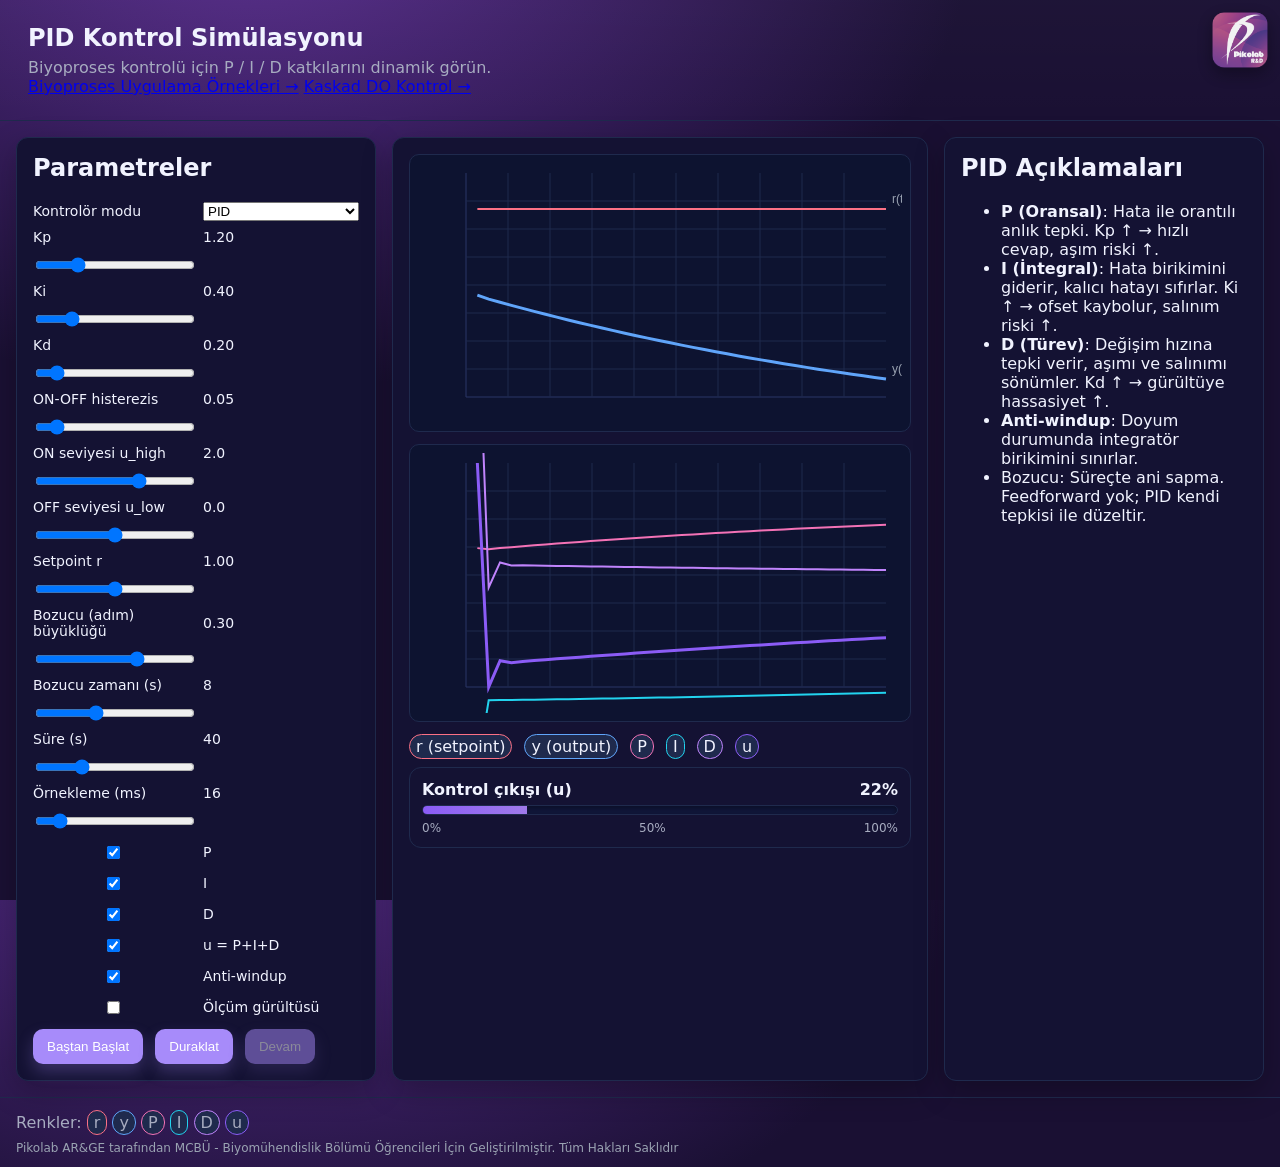
==== web/index.html @ a825e8fa "feat: initial commit" ====
<!DOCTYPE html>
<html lang="tr">
<head>
  <meta charset="UTF-8" />
  <meta name="viewport" content="width=device-width, initial-scale=1.0" />
  <title>PID Kontrol Simülasyonu</title>
  <link rel="stylesheet" href="style.css" />
</head>
<body>
  <img src="assets/pikolab-logo.png" alt="Pikolab R&D" class="brand-logo" />
  <header class="app-header">
    <h1>PID Kontrol Simülasyonu</h1>
    <p>Biyoproses kontrolü için P / I / D katkılarını dinamik görün.</p>
    <p>
      <a href="examples.html" class="badge">Biyoproses Uygulama Örnekleri →</a>
      <a href="cascade.html" class="badge">Kaskad DO Kontrol →</a>
    </p>
  </header>

  <main class="layout">
    <section class="controls card">
      <h2>Parametreler</h2>
      <div class="control-grid">
        <label>Kontrolör modu
          <select id="mode">
            <option value="PID" selected>PID</option>
            <option value="ONOFF">ON-OFF</option>
          </select>
        </label>
        <label>Kp <span id="valKp"></span>
          <input id="kp" type="range" min="0" max="5" value="1.2" step="0.05" />
        </label>
        <label>Ki <span id="valKi"></span>
          <input id="ki" type="range" min="0" max="2" value="0.4" step="0.01" />
        </label>
        <label>Kd <span id="valKd"></span>
          <input id="kd" type="range" min="0" max="2" value="0.2" step="0.01" />
        </label>
        <label>ON-OFF histerezis <span id="valHy"></span>
          <input id="hy" type="range" min="0" max="0.5" value="0.05" step="0.01" />
        </label>
        <label>ON seviyesi u_high <span id="valUhi"></span>
          <input id="uhi" type="range" min="0" max="3" value="2.0" step="0.1" />
        </label>
        <label>OFF seviyesi u_low <span id="valUlo"></span>
          <input id="ulo" type="range" min="-1" max="1" value="0.0" step="0.1" />
        </label>
        <label>Setpoint r <span id="valR"></span>
          <input id="sp" type="range" min="0" max="2" value="1" step="0.05" />
        </label>
        <label>Bozucu (adım) büyüklüğü <span id="valDz"></span>
          <input id="dz" type="range" min="-1" max="1" value="0.3" step="0.05" />
        </label>
        <label>Bozucu zamanı (s) <span id="valDt"></span>
          <input id="dt" type="range" min="1" max="20" value="8" step="1" />
        </label>
        <label>Süre (s) <span id="valT"></span>
          <input id="simT" type="range" min="10" max="120" value="40" step="5" />
        </label>
        <label>Örnekleme (ms) <span id="valH"></span>
          <input id="dtms" type="range" min="5" max="100" value="16" step="1" />
        </label>
      </div>
      <div class="toggles">
        <label><input type="checkbox" id="showP" checked /> P</label>
        <label><input type="checkbox" id="showI" checked /> I</label>
        <label><input type="checkbox" id="showD" checked /> D</label>
        <label><input type="checkbox" id="showU" checked /> u = P+I+D</label>
        <label><input type="checkbox" id="antiWindup" checked /> Anti-windup</label>
        <label><input type="checkbox" id="noise" /> Ölçüm gürültüsü</label>
      </div>
      <div class="buttons">
        <button id="btnRestart">Baştan Başlat</button>
        <button id="btnPause">Duraklat</button>
        <button id="btnResume" disabled>Devam</button>
      </div>
    </section>

    <section class="plots card">
      <div class="canvas-row">
        <canvas id="plotY" height="260"></canvas>
      </div>
      <div class="canvas-row">
        <canvas id="plotTerms" height="260"></canvas>
      </div>
      <div class="legend" id="legend"></div>
      <div class="meter card-lite">
        <div class="meter-header">
          <span>Kontrol çıkışı (u)</span>
          <span id="uPctVal">0%</span>
        </div>
        <div class="meter-bar">
          <div id="uPctFill"></div>
        </div>
        <div class="meter-scale">
          <span>0%</span><span>50%</span><span>100%</span>
        </div>
      </div>
    </section>

    <aside class="info card">
      <h2>PID Açıklamaları</h2>
      <ul>
        <li><strong>P (Oransal)</strong>: Hata ile orantılı anlık tepki. Kp ↑ → hızlı cevap, aşım riski ↑.</li>
        <li><strong>I (İntegral)</strong>: Hata birikimini giderir, kalıcı hatayı sıfırlar. Ki ↑ → ofset kaybolur, salınım riski ↑.</li>
        <li><strong>D (Türev)</strong>: Değişim hızına tepki verir, aşımı ve salınımı sönümler. Kd ↑ → gürültüye hassasiyet ↑.</li>
        <li><strong>Anti-windup</strong>: Doyum durumunda integratör birikimini sınırlar.</li>
        <li>Bozucu: Süreçte ani sapma. Feedforward yok; PID kendi tepkisi ile düzeltir.</li>
      </ul>
    </aside>
  </main>

  <footer class="app-footer">
    <span>Renkler: <span class="chip chip-r">r</span> <span class="chip chip-y">y</span> <span class="chip chip-p">P</span> <span class="chip chip-i">I</span> <span class="chip chip-d">D</span> <span class="chip chip-u">u</span></span>
    <div style="margin-top:6px; color:#9aa3b2; font-size:12px;">
      Pikolab AR&GE tarafından MCBÜ - Biyomühendislik Bölümü Öğrencileri İçin Geliştirilmiştir. Tüm Hakları Saklıdır
    </div>
  </footer>

  <script src="app.js"></script>
</body>
</html>
---- web/style.css ----
:root{
  --bg:#0e0a1f; --card:#141233; --muted:#a7acc0; --fg:#f1f3ff;
  --brand:#a78bfa; /* violet */
  --p:#f472b6;     /* pink for P */
  --i:#22d3ee;     /* cyan for I */
  --d:#c084fc;     /* lavender for D */
  --u:#8b5cf6;     /* indigo for u */
  --r:#fb7185;     /* rose for r */
  --y:#60a5fa;     /* soft blue for y */
}
*{box-sizing:border-box}
html,body{height:100%}
body{
  margin:0; font-family:Inter,system-ui,Segoe UI,Roboto,Arial,sans-serif; color:var(--fg); background:radial-gradient(1200px 800px at 20% -10%, #5b2e91 0%, #1a1033 60%);
}
.brand-logo{position:fixed; top:12px; right:12px; width:56px; height:56px; border-radius:12px; box-shadow:0 6px 16px rgba(0,0,0,0.35); opacity:0.95; z-index:10}
.app-header{padding:24px 28px; border-bottom:1px solid #1f2a4d; background:linear-gradient(180deg, rgba(255,255,255,0.02), rgba(255,255,255,0));}
.app-header h1{margin:0 0 6px; font-size:24px}
.app-header p{margin:0; color:var(--muted)}
.layout{display:grid; grid-template-columns:360px 1fr 320px; gap:16px; padding:16px}
.card{background:var(--card); border:1px solid #1f2a4d; border-radius:12px; padding:16px; box-shadow:0 10px 30px rgba(0,0,0,0.25)}
.controls h2, .info h2{margin-top:0}
.control-grid{display:grid; grid-template-columns:1fr; gap:8px}
label{display:grid; grid-template-columns:160px 1fr; align-items:center; gap:10px; font-size:14px}
input[type=range]{width:100%}
.toggles{display:flex; flex-wrap:wrap; gap:12px; margin-top:12px}
.buttons{display:flex; gap:12px; margin-top:12px}
button{background:var(--brand); color:white; border:none; border-radius:10px; padding:10px 14px; cursor:pointer; box-shadow:0 8px 16px rgba(167,139,250,0.25)}
button:disabled{opacity:.5; cursor:not-allowed}
.plots{grid-column:2}
.plots .canvas-row{background:#0d1330; border-radius:10px; border:1px solid #1f2a4d; margin-bottom:12px; padding:8px}
.plots .canvas-row canvas{width:100%; display:block}
.legend{display:flex; gap:12px; flex-wrap:wrap}
.chip{display:inline-block; padding:2px 6px; border-radius:999px; background:#1f2a4d; border:1px solid #2a3766}
.chip-r{border-color:var(--r)}
.chip-y{border-color:var(--y)}
.chip-p{border-color:var(--p)}
.chip-i{border-color:var(--i)}
.chip-d{border-color:var(--d)}
.chip-u{border-color:var(--u)}
.app-footer{padding:12px 16px; border-top:1px solid #1f2a4d; color:var(--muted)}
@media(max-width:1200px){
  .layout{grid-template-columns:1fr;}
  .plots{grid-column:auto}
}

/* Meter styles */
.card-lite{background:var(--card); border:1px solid #1f2a4d; border-radius:12px; padding:12px; margin-top:8px}
.meter-header{display:flex; justify-content:space-between; align-items:center; color:var(--fg); font-weight:600; margin-bottom:6px}
.meter-bar{height:10px; background:#10163a; border:1px solid #1f2a4d; border-radius:999px; overflow:hidden; box-shadow:inset 0 2px 5px rgba(0,0,0,.35)}
.meter-bar #uPctFill{height:100%; width:0%; background:linear-gradient(90deg, var(--u), #9f7aea); transition:width .25s ease}
.meter-scale{display:flex; justify-content:space-between; color:var(--muted); font-size:12px; margin-top:6px}
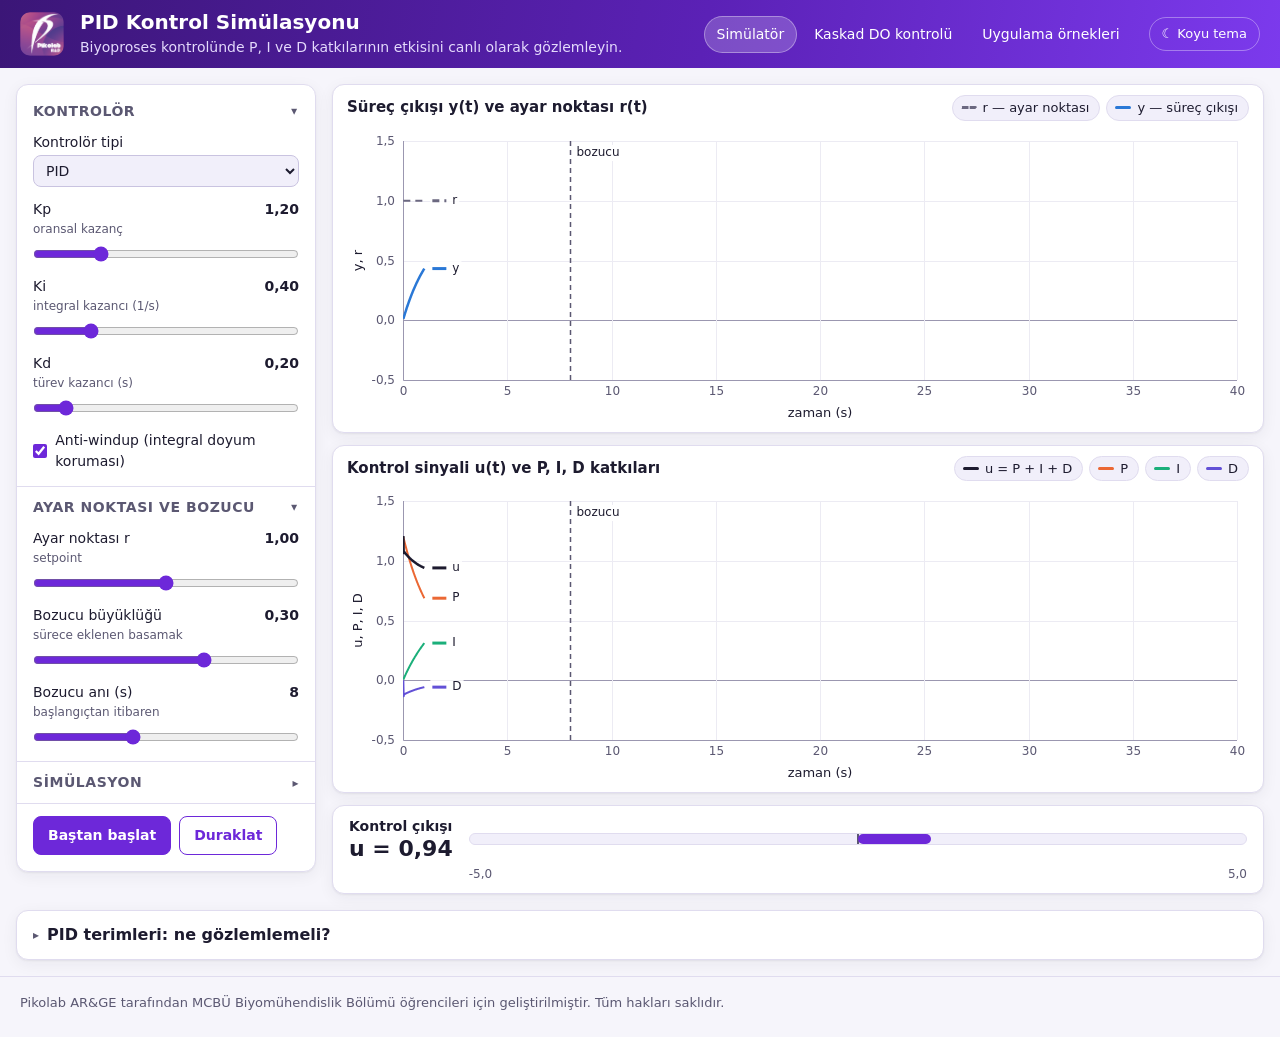
==== commit 5e8717a4: "feat: PID hatalarını düzelt, arayüzü ders materyali için yenile Faz 0 (hata düzeltmeleri): - Türev ö" ====
--- a/web/index.html
+++ b/web/index.html
@@ -4,117 +4,179 @@
   <meta charset="UTF-8" />
   <meta name="viewport" content="width=device-width, initial-scale=1.0" />
   <title>PID Kontrol Simülasyonu</title>
+  <link rel="icon" href="assets/pikolab-logo.png" />
   <link rel="stylesheet" href="style.css" />
+  <script src="common.js"></script>
 </head>
 <body>
-  <img src="assets/pikolab-logo.png" alt="Pikolab R&D" class="brand-logo" />
   <header class="app-header">
-    <h1>PID Kontrol Simülasyonu</h1>
-    <p>Biyoproses kontrolü için P / I / D katkılarını dinamik görün.</p>
-    <p>
-      <a href="examples.html" class="badge">Biyoproses Uygulama Örnekleri →</a>
-      <a href="cascade.html" class="badge">Kaskad DO Kontrol →</a>
-    </p>
+    <a class="brand" href="index.html"><img src="assets/pikolab-logo.png" alt="Pikolab AR&amp;GE" /></a>
+    <div class="titles">
+      <h1>PID Kontrol Simülasyonu</h1>
+      <p>Biyoproses kontrolünde P, I ve D katkılarının etkisini canlı olarak gözlemleyin.</p>
+    </div>
+    <nav class="tabs" aria-label="Sayfalar">
+      <a href="index.html" aria-current="page">Simülatör</a>
+      <a href="cascade.html">Kaskad DO kontrolü</a>
+      <a href="examples.html">Uygulama örnekleri</a>
+    </nav>
+    <button type="button" class="theme-toggle" data-theme-toggle>Tema</button>
   </header>
 
-  <main class="layout">
-    <section class="controls card">
-      <h2>Parametreler</h2>
-      <div class="control-grid">
-        <label>Kontrolör modu
-          <select id="mode">
-            <option value="PID" selected>PID</option>
-            <option value="ONOFF">ON-OFF</option>
-          </select>
-        </label>
-        <label>Kp <span id="valKp"></span>
-          <input id="kp" type="range" min="0" max="5" value="1.2" step="0.05" />
-        </label>
-        <label>Ki <span id="valKi"></span>
-          <input id="ki" type="range" min="0" max="2" value="0.4" step="0.01" />
-        </label>
-        <label>Kd <span id="valKd"></span>
-          <input id="kd" type="range" min="0" max="2" value="0.2" step="0.01" />
-        </label>
-        <label>ON-OFF histerezis <span id="valHy"></span>
-          <input id="hy" type="range" min="0" max="0.5" value="0.05" step="0.01" />
-        </label>
-        <label>ON seviyesi u_high <span id="valUhi"></span>
-          <input id="uhi" type="range" min="0" max="3" value="2.0" step="0.1" />
-        </label>
-        <label>OFF seviyesi u_low <span id="valUlo"></span>
-          <input id="ulo" type="range" min="-1" max="1" value="0.0" step="0.1" />
-        </label>
-        <label>Setpoint r <span id="valR"></span>
-          <input id="sp" type="range" min="0" max="2" value="1" step="0.05" />
-        </label>
-        <label>Bozucu (adım) büyüklüğü <span id="valDz"></span>
-          <input id="dz" type="range" min="-1" max="1" value="0.3" step="0.05" />
-        </label>
-        <label>Bozucu zamanı (s) <span id="valDt"></span>
-          <input id="dt" type="range" min="1" max="20" value="8" step="1" />
-        </label>
-        <label>Süre (s) <span id="valT"></span>
-          <input id="simT" type="range" min="10" max="120" value="40" step="5" />
-        </label>
-        <label>Örnekleme (ms) <span id="valH"></span>
-          <input id="dtms" type="range" min="5" max="100" value="16" step="1" />
-        </label>
+  <main class="sim-layout">
+    <aside class="controls card" aria-label="Parametreler">
+      <details class="group" open>
+        <summary>Kontrolör</summary>
+        <div class="group-body">
+          <div class="field">
+            <label for="mode">Kontrolör tipi</label>
+            <select id="mode">
+              <option value="PID" selected>PID</option>
+              <option value="ONOFF">Aç-kapa (ON-OFF)</option>
+            </select>
+          </div>
+
+          <div class="group-body" data-mode="PID">
+            <div class="field">
+              <label for="kp">Kp <span class="hint">oransal kazanç</span></label>
+              <output for="kp"></output>
+              <input id="kp" type="range" min="0" max="5" value="1.2" step="0.05" />
+            </div>
+            <div class="field">
+              <label for="ki">Ki <span class="hint">integral kazancı (1/s)</span></label>
+              <output for="ki"></output>
+              <input id="ki" type="range" min="0" max="2" value="0.4" step="0.01" />
+            </div>
+            <div class="field">
+              <label for="kd">Kd <span class="hint">türev kazancı (s)</span></label>
+              <output for="kd"></output>
+              <input id="kd" type="range" min="0" max="2" value="0.2" step="0.01" />
+            </div>
+            <label class="check"><input type="checkbox" id="antiWindup" checked /> Anti-windup (integral doyum koruması)</label>
+          </div>
+
+          <div class="group-body" data-mode="ONOFF" hidden>
+            <div class="field">
+              <label for="hy">Histerezis bandı <span class="hint">hata ± bu değeri aşınca anahtarlar</span></label>
+              <output for="hy"></output>
+              <input id="hy" type="range" min="0" max="0.5" value="0.05" step="0.01" />
+            </div>
+            <div class="field">
+              <label for="uhi">Açık konum çıkışı u<sub>açık</sub></label>
+              <output for="uhi"></output>
+              <input id="uhi" type="range" min="0" max="3" value="2.0" step="0.1" />
+            </div>
+            <div class="field">
+              <label for="ulo">Kapalı konum çıkışı u<sub>kapalı</sub></label>
+              <output for="ulo"></output>
+              <input id="ulo" type="range" min="-1" max="1" value="0.0" step="0.1" />
+            </div>
+          </div>
+        </div>
+      </details>
+
+      <details class="group" open>
+        <summary>Ayar noktası ve bozucu</summary>
+        <div class="group-body">
+          <div class="field">
+            <label for="sp">Ayar noktası r <span class="hint">setpoint</span></label>
+            <output for="sp"></output>
+            <input id="sp" type="range" min="0" max="2" value="1" step="0.05" />
+          </div>
+          <div class="field">
+            <label for="dz">Bozucu büyüklüğü <span class="hint">sürece eklenen basamak</span></label>
+            <output for="dz"></output>
+            <input id="dz" type="range" min="-1" max="1" value="0.3" step="0.05" />
+          </div>
+          <div class="field">
+            <label for="dt">Bozucu anı (s) <span class="hint">başlangıçtan itibaren</span></label>
+            <output for="dt"></output>
+            <input id="dt" type="range" min="1" max="20" value="8" step="1" />
+          </div>
+        </div>
+      </details>
+
+      <details class="group">
+        <summary>Simülasyon</summary>
+        <div class="group-body">
+          <div class="field">
+            <label for="simT">Görüntülenen süre (s)</label>
+            <output for="simT"></output>
+            <input id="simT" type="range" min="10" max="120" value="40" step="5" />
+          </div>
+          <div class="field">
+            <label for="dtms">Örnekleme aralığı (ms)</label>
+            <output for="dtms"></output>
+            <input id="dtms" type="range" min="5" max="100" value="16" step="1" />
+          </div>
+          <label class="check"><input type="checkbox" id="noise" /> Ölçüm gürültüsü ekle</label>
+        </div>
+      </details>
+
+      <div class="actions">
+        <button type="button" class="btn" id="btnRestart">Baştan başlat</button>
+        <button type="button" class="btn secondary" id="btnPause" aria-pressed="false">Duraklat</button>
       </div>
-      <div class="toggles">
-        <label><input type="checkbox" id="showP" checked /> P</label>
-        <label><input type="checkbox" id="showI" checked /> I</label>
-        <label><input type="checkbox" id="showD" checked /> D</label>
-        <label><input type="checkbox" id="showU" checked /> u = P+I+D</label>
-        <label><input type="checkbox" id="antiWindup" checked /> Anti-windup</label>
-        <label><input type="checkbox" id="noise" /> Ölçüm gürültüsü</label>
-      </div>
-      <div class="buttons">
-        <button id="btnRestart">Baştan Başlat</button>
-        <button id="btnPause">Duraklat</button>
-        <button id="btnResume" disabled>Devam</button>
+    </aside>
+
+    <section class="plots" aria-label="Grafikler">
+      <figure class="plot-card card">
+        <figcaption class="plot-head">
+          <h2>Süreç çıkışı y(t) ve ayar noktası r(t)</h2>
+          <div class="legend">
+            <span class="chip"><span class="swatch dashed" style="--c:var(--c-r)"></span>r — ayar noktası</span>
+            <span class="chip"><span class="swatch" style="--c:var(--c-y)"></span>y — süreç çıkışı</span>
+          </div>
+        </figcaption>
+        <canvas id="plotY" aria-label="Süreç çıkışı ve ayar noktasının zamanla değişimi"></canvas>
+      </figure>
+
+      <figure class="plot-card card">
+        <figcaption class="plot-head">
+          <h2 id="termsTitle">Kontrol sinyali u(t) ve P, I, D katkıları</h2>
+          <div class="legend" aria-label="Gösterilecek seriler">
+            <button type="button" class="chip" data-series="showU" aria-pressed="true"><span class="swatch" style="--c:var(--c-u)"></span><span id="uChipText">u = P + I + D</span></button>
+            <button type="button" class="chip" data-series="showP" aria-pressed="true"><span class="swatch" style="--c:var(--c-p)"></span>P</button>
+            <button type="button" class="chip" data-series="showI" aria-pressed="true"><span class="swatch" style="--c:var(--c-i)"></span>I</button>
+            <button type="button" class="chip" data-series="showD" aria-pressed="true"><span class="swatch" style="--c:var(--c-d)"></span>D</button>
+          </div>
+        </figcaption>
+        <canvas id="plotTerms" aria-label="Kontrol sinyali ve P, I, D katkılarının zamanla değişimi"></canvas>
+      </figure>
+
+      <div class="u-readout card">
+        <div>
+          <div class="u-label">Kontrol çıkışı</div>
+          <div class="u-value" id="uVal">u = 0,00</div>
+        </div>
+        <div class="u-bar" role="meter" id="uBar" aria-label="Kontrol çıkışı, doyum sınırlarına göre">
+          <div class="zero" id="uZero"></div>
+          <div class="fill" id="uFill"></div>
+        </div>
+        <div class="u-scale"><span id="uMinLbl"></span><span id="uMaxLbl"></span></div>
       </div>
     </section>
-
-    <section class="plots card">
-      <div class="canvas-row">
-        <canvas id="plotY" height="260"></canvas>
-      </div>
-      <div class="canvas-row">
-        <canvas id="plotTerms" height="260"></canvas>
-      </div>
-      <div class="legend" id="legend"></div>
-      <div class="meter card-lite">
-        <div class="meter-header">
-          <span>Kontrol çıkışı (u)</span>
-          <span id="uPctVal">0%</span>
-        </div>
-        <div class="meter-bar">
-          <div id="uPctFill"></div>
-        </div>
-        <div class="meter-scale">
-          <span>0%</span><span>50%</span><span>100%</span>
-        </div>
-      </div>
-    </section>
-
-    <aside class="info card">
-      <h2>PID Açıklamaları</h2>
-      <ul>
-        <li><strong>P (Oransal)</strong>: Hata ile orantılı anlık tepki. Kp ↑ → hızlı cevap, aşım riski ↑.</li>
-        <li><strong>I (İntegral)</strong>: Hata birikimini giderir, kalıcı hatayı sıfırlar. Ki ↑ → ofset kaybolur, salınım riski ↑.</li>
-        <li><strong>D (Türev)</strong>: Değişim hızına tepki verir, aşımı ve salınımı sönümler. Kd ↑ → gürültüye hassasiyet ↑.</li>
-        <li><strong>Anti-windup</strong>: Doyum durumunda integratör birikimini sınırlar.</li>
-        <li>Bozucu: Süreçte ani sapma. Feedforward yok; PID kendi tepkisi ile düzeltir.</li>
-      </ul>
-    </aside>
   </main>
 
+  <section class="below">
+    <details class="explain card">
+      <summary>PID terimleri: ne gözlemlemeli?</summary>
+      <div class="prose">
+        <ul>
+          <li><strong>P (oransal)</strong>: Hatayla orantılı, anlık tepki verir. Kp arttıkça süreç daha hızlı yanıt verir. Yalnız P ile ayar noktasının altında kalan bir kalıcı hata oluşur.</li>
+          <li><strong>I (integral)</strong>: Hatayı zaman içinde biriktirir ve kalıcı hatayı sıfırlar. Ki arttıkça hedefe daha çabuk oturur, ancak aşım ve salınım eğilimi artar.</li>
+          <li><strong>D (türev)</strong>: Ölçümün değişim hızına karşı koyar, aşımı ve salınımı sönümler. Ölçüm gürültüsünü de büyüttüğü için Kd arttıkça kontrol sinyali titrer.</li>
+          <li><strong>Anti-windup</strong>: Kontrol çıkışı doyum sınırına (±5) dayandığında integralin boşuna büyümesini engeller.</li>
+          <li><strong>Bozucu</strong>: Sürece belirlenen anda eklenen basamak etkisidir. İleri besleme yoktur; PID bozucuyu ancak çıkışta gördükten sonra düzeltir.</li>
+          <li><strong>Süreç modeli</strong>: Birinci dereceden, kazancı K = 1 ve zaman sabiti τ = 1,8 s olan bir süreçtir.</li>
+        </ul>
+        <p>İpucu: Grafiklerin üzerine gelerek herhangi bir andaki değerleri okuyabilirsiniz. Duraklatıp okumak daha kolaydır.</p>
+      </div>
+    </details>
+  </section>
+
   <footer class="app-footer">
-    <span>Renkler: <span class="chip chip-r">r</span> <span class="chip chip-y">y</span> <span class="chip chip-p">P</span> <span class="chip chip-i">I</span> <span class="chip chip-d">D</span> <span class="chip chip-u">u</span></span>
-    <div style="margin-top:6px; color:#9aa3b2; font-size:12px;">
-      Pikolab AR&GE tarafından MCBÜ - Biyomühendislik Bölümü Öğrencileri İçin Geliştirilmiştir. Tüm Hakları Saklıdır
-    </div>
+    Pikolab AR&amp;GE tarafından MCBÜ Biyomühendislik Bölümü öğrencileri için geliştirilmiştir. Tüm hakları saklıdır.
   </footer>
 
   <script src="app.js"></script>
--- a/web/style.css
+++ b/web/style.css
@@ -1,52 +1,237 @@
+/* Ortak tema: üç sayfa da bu dosyayı kullanır.
+   Seri renkleri renk körlüğü denetiminden geçirilmiş paletten alınmıştır;
+   koyu tema aynı tonların koyu zemine göre seçilmiş adımlarıdır. */
+
 :root{
-  --bg:#0e0a1f; --card:#141233; --muted:#a7acc0; --fg:#f1f3ff;
-  --brand:#a78bfa; /* violet */
-  --p:#f472b6;     /* pink for P */
-  --i:#22d3ee;     /* cyan for I */
-  --d:#c084fc;     /* lavender for D */
-  --u:#8b5cf6;     /* indigo for u */
-  --r:#fb7185;     /* rose for r */
-  --y:#60a5fa;     /* soft blue for y */
-}
+  color-scheme: light;
+  --bg:#f6f5fb; --surface:#ffffff; --surface-2:#f1effa;
+  --border:#e0dcef; --border-strong:#c9c3e0;
+  --text:#1d1b2f; --text-muted:#5b5872;
+  --accent:#6d28d9; --accent-hover:#5b21b6; --accent-ink:#ffffff; --accent-soft:#ede7fb;
+  --header-bg:linear-gradient(100deg,#3b1677 0%,#5b21b6 55%,#7c3aed 100%); --header-text:#ffffff; --header-muted:#e4dafc;
+  --focus:#7c3aed;
+
+  --plot-bg:#ffffff; --plot-grid:#ecebf3; --plot-axis:#9b97b0; --plot-text:#1d1b2f; --plot-muted:#5b5872;
+  --tip-bg:#ffffff; --tip-border:#c9c3e0;
+
+  --c-r:#6b6880; --c-y:#2a78d6; --c-u:#1d1b2f;
+  --c-p:#eb6834; --c-i:#1baf7a; --c-d:#6250d6; --c-y2:#e87ba4;
+
+  --radius:12px; --shadow:0 1px 2px rgba(29,27,47,.06), 0 4px 16px rgba(29,27,47,.06);
+  --font:system-ui,-apple-system,"Segoe UI",Roboto,"Helvetica Neue",Arial,sans-serif;
+}
+@media (prefers-color-scheme: dark){
+  :root:not([data-theme="light"]){
+    color-scheme: dark;
+    --bg:#0e0a1f; --surface:#17152e; --surface-2:#1f1c3d;
+    --border:#2a2752; --border-strong:#3b3770;
+    --text:#f1f0fb; --text-muted:#a9a6c4;
+    --accent:#a78bfa; --accent-hover:#c4b5fd; --accent-ink:#140f2b; --accent-soft:#2a2350;
+    --header-bg:linear-gradient(100deg,#1d1040 0%,#2e1765 60%,#40208a 100%); --header-text:#f1f0fb; --header-muted:#c9bdf0;
+    --focus:#c4b5fd;
+    --plot-bg:#17152e; --plot-grid:#26234a; --plot-axis:#5a5683; --plot-text:#f1f0fb; --plot-muted:#a9a6c4;
+    --tip-bg:#1f1c3d; --tip-border:#3b3770;
+    --c-r:#a9a6c4; --c-y:#3987e5; --c-u:#f1f0fb;
+    --c-p:#d95926; --c-i:#199e70; --c-d:#9085e9; --c-y2:#d55181;
+    --shadow:0 1px 2px rgba(0,0,0,.3), 0 6px 20px rgba(0,0,0,.25);
+  }
+}
+:root[data-theme="dark"]{
+  color-scheme: dark;
+  --bg:#0e0a1f; --surface:#17152e; --surface-2:#1f1c3d;
+  --border:#2a2752; --border-strong:#3b3770;
+  --text:#f1f0fb; --text-muted:#a9a6c4;
+  --accent:#a78bfa; --accent-hover:#c4b5fd; --accent-ink:#140f2b; --accent-soft:#2a2350;
+  --header-bg:linear-gradient(100deg,#1d1040 0%,#2e1765 60%,#40208a 100%); --header-text:#f1f0fb; --header-muted:#c9bdf0;
+  --focus:#c4b5fd;
+  --plot-bg:#17152e; --plot-grid:#26234a; --plot-axis:#5a5683; --plot-text:#f1f0fb; --plot-muted:#a9a6c4;
+  --tip-bg:#1f1c3d; --tip-border:#3b3770;
+  --c-r:#a9a6c4; --c-y:#3987e5; --c-u:#f1f0fb;
+  --c-p:#d95926; --c-i:#199e70; --c-d:#9085e9; --c-y2:#d55181;
+  --shadow:0 1px 2px rgba(0,0,0,.3), 0 6px 20px rgba(0,0,0,.25);
+}
+
+/* ---------- Temel ---------- */
 *{box-sizing:border-box}
-html,body{height:100%}
-body{
-  margin:0; font-family:Inter,system-ui,Segoe UI,Roboto,Arial,sans-serif; color:var(--fg); background:radial-gradient(1200px 800px at 20% -10%, #5b2e91 0%, #1a1033 60%);
-}
-.brand-logo{position:fixed; top:12px; right:12px; width:56px; height:56px; border-radius:12px; box-shadow:0 6px 16px rgba(0,0,0,0.35); opacity:0.95; z-index:10}
-.app-header{padding:24px 28px; border-bottom:1px solid #1f2a4d; background:linear-gradient(180deg, rgba(255,255,255,0.02), rgba(255,255,255,0));}
-.app-header h1{margin:0 0 6px; font-size:24px}
-.app-header p{margin:0; color:var(--muted)}
-.layout{display:grid; grid-template-columns:360px 1fr 320px; gap:16px; padding:16px}
-.card{background:var(--card); border:1px solid #1f2a4d; border-radius:12px; padding:16px; box-shadow:0 10px 30px rgba(0,0,0,0.25)}
-.controls h2, .info h2{margin-top:0}
-.control-grid{display:grid; grid-template-columns:1fr; gap:8px}
-label{display:grid; grid-template-columns:160px 1fr; align-items:center; gap:10px; font-size:14px}
-input[type=range]{width:100%}
-.toggles{display:flex; flex-wrap:wrap; gap:12px; margin-top:12px}
-.buttons{display:flex; gap:12px; margin-top:12px}
-button{background:var(--brand); color:white; border:none; border-radius:10px; padding:10px 14px; cursor:pointer; box-shadow:0 8px 16px rgba(167,139,250,0.25)}
-button:disabled{opacity:.5; cursor:not-allowed}
-.plots{grid-column:2}
-.plots .canvas-row{background:#0d1330; border-radius:10px; border:1px solid #1f2a4d; margin-bottom:12px; padding:8px}
-.plots .canvas-row canvas{width:100%; display:block}
-.legend{display:flex; gap:12px; flex-wrap:wrap}
-.chip{display:inline-block; padding:2px 6px; border-radius:999px; background:#1f2a4d; border:1px solid #2a3766}
-.chip-r{border-color:var(--r)}
-.chip-y{border-color:var(--y)}
-.chip-p{border-color:var(--p)}
-.chip-i{border-color:var(--i)}
-.chip-d{border-color:var(--d)}
-.chip-u{border-color:var(--u)}
-.app-footer{padding:12px 16px; border-top:1px solid #1f2a4d; color:var(--muted)}
-@media(max-width:1200px){
-  .layout{grid-template-columns:1fr;}
-  .plots{grid-column:auto}
-}
-
-/* Meter styles */
-.card-lite{background:var(--card); border:1px solid #1f2a4d; border-radius:12px; padding:12px; margin-top:8px}
-.meter-header{display:flex; justify-content:space-between; align-items:center; color:var(--fg); font-weight:600; margin-bottom:6px}
-.meter-bar{height:10px; background:#10163a; border:1px solid #1f2a4d; border-radius:999px; overflow:hidden; box-shadow:inset 0 2px 5px rgba(0,0,0,.35)}
-.meter-bar #uPctFill{height:100%; width:0%; background:linear-gradient(90deg, var(--u), #9f7aea); transition:width .25s ease}
-.meter-scale{display:flex; justify-content:space-between; color:var(--muted); font-size:12px; margin-top:6px}
+html{-webkit-text-size-adjust:100%}
+body{margin:0; background:var(--bg); color:var(--text); font:16px/1.5 var(--font)}
+h1,h2,h3{line-height:1.25}
+a{color:var(--accent)}
+:focus-visible{outline:2px solid var(--focus); outline-offset:2px}
+[hidden]{display:none !important}
+
+/* ---------- Başlık ve gezinme ---------- */
+.app-header{
+  display:flex; align-items:center; gap:16px; flex-wrap:wrap;
+  padding:10px 20px; background:var(--header-bg); color:var(--header-text);
+}
+.brand img{display:block; width:44px; height:44px; border-radius:10px}
+.titles{flex:1 1 320px; min-width:0}
+.titles h1{margin:0; font-size:20px}
+.titles p{margin:2px 0 0; color:var(--header-muted); font-size:14px}
+.tabs{display:flex; gap:4px; flex-wrap:wrap}
+.tabs a{
+  color:var(--header-text); text-decoration:none; font-size:14px; font-weight:500;
+  padding:7px 12px; border-radius:999px; border:1px solid transparent; white-space:nowrap;
+}
+.tabs a:hover{background:rgba(255,255,255,.12)}
+.tabs a[aria-current="page"]{background:rgba(255,255,255,.2); border-color:rgba(255,255,255,.35)}
+.theme-toggle{
+  font:inherit; font-size:13px; color:var(--header-text); background:transparent; cursor:pointer;
+  border:1px solid rgba(255,255,255,.35); border-radius:999px; padding:6px 12px; white-space:nowrap;
+}
+.theme-toggle:hover{background:rgba(255,255,255,.12)}
+
+/* ---------- Kartlar ---------- */
+.card{background:var(--surface); border:1px solid var(--border); border-radius:var(--radius); box-shadow:var(--shadow)}
+.card-pad{padding:16px}
+
+/* ---------- Kontrol paneli ---------- */
+.controls{padding:6px 0}
+.group{border-bottom:1px solid var(--border)}
+.group:last-of-type{border-bottom:none}
+.group > summary{
+  list-style:none; cursor:pointer; padding:10px 16px; font-weight:600; font-size:14px;
+  display:flex; justify-content:space-between; align-items:center; text-transform:uppercase; letter-spacing:.04em; color:var(--text-muted);
+}
+.group > summary::-webkit-details-marker{display:none}
+.group > summary::after{content:"▸"; transition:transform .15s; font-size:12px}
+.group[open] > summary::after{transform:rotate(90deg)}
+.group > summary:hover{color:var(--text)}
+.group-body{padding:0 16px 14px; display:grid; gap:12px}
+.group-body .group-body{padding:0}
+
+.field{display:grid; grid-template-columns:1fr auto; align-items:baseline; gap:2px 8px}
+.field > label, .field > .label{font-size:14px; font-weight:500}
+.field .hint{display:block; font-weight:400; font-size:12px; color:var(--text-muted)}
+.field output{font-variant-numeric:tabular-nums; font-weight:600; font-size:14px}
+.field input[type=range], .field select{grid-column:1 / -1}
+
+input[type=range]{width:100%; margin:4px 0 0; accent-color:var(--accent); height:20px}
+select{
+  font:inherit; font-size:14px; color:var(--text); background:var(--surface-2);
+  border:1px solid var(--border-strong); border-radius:8px; padding:6px 8px; width:100%;
+}
+.check{display:flex; align-items:center; gap:8px; font-size:14px; cursor:pointer}
+.check input{width:16px; height:16px; margin:0; accent-color:var(--accent)}
+
+.actions{display:flex; gap:8px; padding:12px 16px 10px; border-top:1px solid var(--border); flex-wrap:wrap}
+.btn{
+  font:inherit; font-size:14px; font-weight:600; cursor:pointer; border-radius:8px; padding:8px 14px;
+  border:1px solid var(--accent); background:var(--accent); color:var(--accent-ink);
+}
+.btn:hover{background:var(--accent-hover); border-color:var(--accent-hover)}
+.btn.secondary{background:transparent; color:var(--accent)}
+.btn.secondary:hover{background:var(--accent-soft)}
+.btn:disabled{opacity:.5; cursor:not-allowed}
+
+/* ---------- Grafikler ---------- */
+.plot-card{margin:0; padding:10px 12px 8px}
+.plot-head{display:flex; align-items:center; justify-content:space-between; gap:8px 16px; flex-wrap:wrap; margin:0 2px 6px}
+.plot-head h2{margin:0; font-size:15px; font-weight:600}
+.plot-card canvas{display:block; width:100%; height:var(--plot-h, 260px); touch-action:pan-y}
+
+.legend{display:flex; gap:6px; flex-wrap:wrap}
+.chip{
+  display:inline-flex; align-items:center; gap:6px; font:inherit; font-size:13px; color:var(--text);
+  background:var(--surface-2); border:1px solid var(--border); border-radius:999px; padding:2px 10px 2px 8px;
+}
+.chip .swatch{width:16px; height:0; border-top:3px solid var(--c); border-radius:2px}
+.chip .swatch.dashed{border-top-style:dashed}
+button.chip{cursor:pointer}
+button.chip:hover{border-color:var(--border-strong)}
+button.chip[aria-pressed="false"]{opacity:.45}
+button.chip[aria-pressed="false"] .swatch{border-top-color:var(--text-muted)}
+
+/* ---------- Bilgi / açıklama ---------- */
+.prose{color:var(--text)}
+.prose p, .prose li{color:var(--text-muted)}
+.prose strong{color:var(--text)}
+.prose ul{padding-left:20px; margin:8px 0}
+.prose li{margin:4px 0}
+
+.explain > summary{cursor:pointer; padding:12px 16px; font-weight:600; list-style:none; display:flex; gap:8px; align-items:center}
+.explain > summary::-webkit-details-marker{display:none}
+.explain > summary::before{content:"▸"; font-size:12px; color:var(--text-muted); transition:transform .15s}
+.explain[open] > summary::before{transform:rotate(90deg)}
+.explain .prose{padding:0 16px 14px 36px}
+
+.badge{
+  display:inline-block; padding:2px 10px; border-radius:999px; font-size:12px; font-weight:600;
+  background:var(--accent-soft); color:var(--accent); border:1px solid transparent;
+}
+
+/* ---------- Alt bilgi ---------- */
+.app-footer{padding:16px 20px 24px; color:var(--text-muted); font-size:13px; border-top:1px solid var(--border)}
+
+/* ---------- Simülatör ve kaskad yerleşimi ---------- */
+.sim-layout{
+  display:grid; grid-template-columns:300px minmax(0,1fr); gap:16px; padding:16px; align-items:start;
+  --plot-h:clamp(170px, calc((100vh - 306px) / 2), 380px);
+}
+.sim-layout > .controls{position:sticky; top:12px; max-height:calc(100vh - 24px); overflow:auto}
+.plots{display:grid; gap:12px; min-width:0}
+.sim-layout.cascade{--plot-h:clamp(180px, calc((100vh - 330px) / 2), 320px)}
+.below{padding:0 16px 16px; display:grid; gap:12px}
+
+/* Kontrol çıkışı göstergesi */
+.u-readout{display:grid; grid-template-columns:auto 1fr; align-items:center; gap:4px 16px; padding:10px 16px}
+.u-readout .u-label{font-size:14px; font-weight:600}
+.u-readout .u-value{font-size:22px; font-weight:700; font-variant-numeric:tabular-nums; line-height:1.1}
+.u-bar{position:relative; height:12px; background:var(--surface-2); border:1px solid var(--border); border-radius:999px; overflow:hidden}
+.u-bar .fill{position:absolute; top:0; bottom:0; background:var(--accent); border-radius:999px}
+.u-bar .zero{position:absolute; top:-2px; bottom:-2px; width:2px; background:var(--text-muted)}
+.u-scale{grid-column:2; display:flex; justify-content:space-between; font-size:12px; color:var(--text-muted); font-variant-numeric:tabular-nums}
+
+/* Kaskad şeması */
+.schematic svg{display:block; width:100%; height:auto; max-height:260px}
+.sch-box{fill:var(--surface-2); stroke:var(--border-strong); stroke-width:1.2}
+.sch-box.ctrl{fill:var(--accent-soft); stroke:var(--accent)}
+.sch-title{fill:var(--text); font:600 14px var(--font)}
+.sch-sub{fill:var(--text-muted); font:12px var(--font)}
+.sch-line{stroke:var(--text-muted); stroke-width:1.5; fill:none}
+.sch-line.inner{stroke:var(--c-y2)}
+.sch-line.outer{stroke:var(--c-y)}
+.sch-arrowhead{fill:var(--text-muted)}
+.sch-edge{fill:var(--text-muted); font:italic 12px var(--font)}
+
+/* ---------- Örnekler sayfası ---------- */
+.examples{max-width:1180px; margin:0 auto; padding:20px 16px; display:grid; gap:16px}
+.ex-card{padding:18px 20px}
+.ex-card h2{margin:0 0 12px; font-size:19px}
+.ex-grid{display:grid; grid-template-columns:minmax(0,5fr) minmax(0,7fr); gap:20px; align-items:start}
+.ex-card dl{margin:0}
+.ex-card dt{margin:0 0 4px}
+.ex-card dd{margin:0 0 14px; color:var(--text-muted)}
+.ex-card figure{margin:0}
+.ex-card .note{color:var(--text-muted); font-size:14px; margin:6px 2px 0}
+.ex-card canvas{display:block; width:100%; height:240px}
+.table-wrap{overflow-x:auto}
+.table{width:100%; border-collapse:collapse; font-size:15px}
+.table th, .table td{border-bottom:1px solid var(--border); padding:10px 12px; text-align:left; vertical-align:top}
+.table th{background:var(--surface-2); font-weight:600}
+.table td{color:var(--text-muted)}
+.table td:first-child{color:var(--text); font-weight:500}
+
+/* ---------- Duyarlı yerleşim ---------- */
+@media (max-width: 900px){
+  .sim-layout{grid-template-columns:minmax(0,1fr); --plot-h:240px}
+  .sim-layout > .controls{position:static; max-height:none; order:2}
+  .plots{order:1}
+  .ex-grid{grid-template-columns:minmax(0,1fr)}
+  .app-header{gap:8px 12px}
+  .titles{flex:1 1 0}
+  .tabs{order:3; width:100%; flex-wrap:nowrap; overflow-x:auto}
+}
+@media (max-width: 520px){
+  .app-header{padding:10px 16px}
+  .brand img{width:36px; height:36px}
+  .titles h1{font-size:17px}
+  .titles p{display:none}
+  .theme-toggle{padding:4px 10px; font-size:12px}
+  .tabs a{padding:6px 10px; font-size:13px}
+  .sim-layout, .examples{padding-left:16px; padding-right:16px}
+  .below{padding:0 16px 16px}
+  .plot-card{padding:8px 6px 6px}
+  .sim-layout{--plot-h:220px}
+}
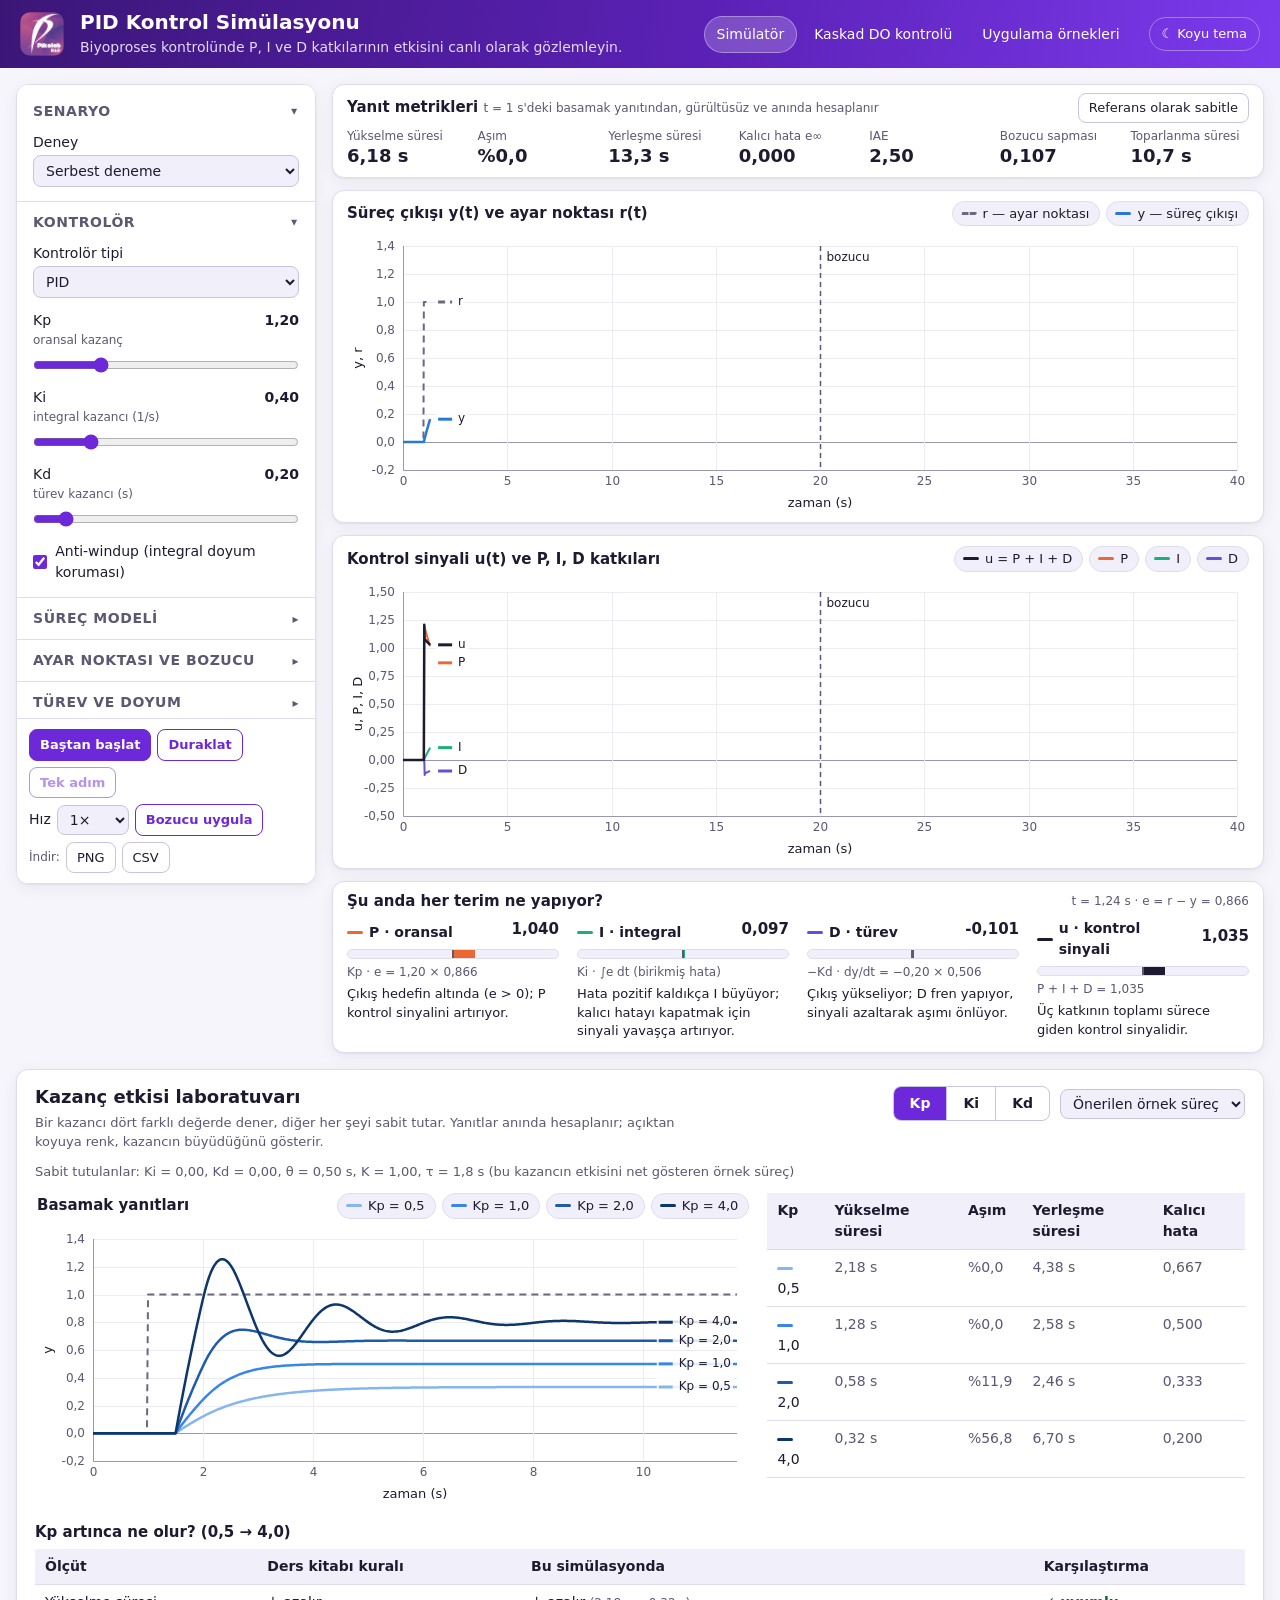
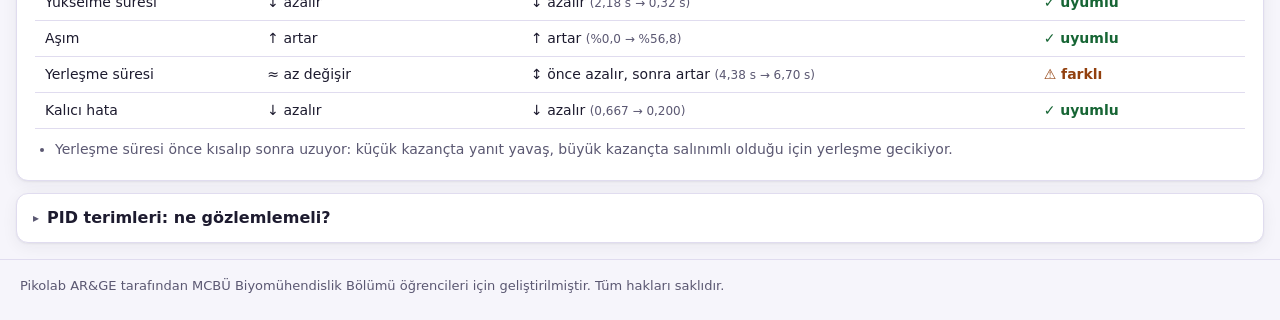
==== commit 8c0025be: "feat: Faz 2 öğretici katman ve P/I/D etkisi araçları Simülasyon çekirdeği (common.js): - Ölü zamanlı" ====
--- a/web/index.html
+++ b/web/index.html
@@ -26,6 +26,19 @@
   <main class="sim-layout">
     <aside class="controls card" aria-label="Parametreler">
       <details class="group" open>
+        <summary>Senaryo</summary>
+        <div class="group-body">
+          <div class="field">
+            <label for="scenario">Deney</label>
+            <select id="scenario">
+              <option value="">Serbest deneme</option>
+            </select>
+          </div>
+          <div class="scenario-card" id="scenarioCard" hidden></div>
+        </div>
+      </details>
+
+      <details class="group" open>
         <summary>Kontrolör</summary>
         <div class="group-body">
           <div class="field">
@@ -75,13 +88,35 @@
         </div>
       </details>
 
-      <details class="group" open>
+      <details class="group" id="groupProcess">
+        <summary>Süreç modeli</summary>
+        <div class="group-body">
+          <div class="formula" id="processFormula" aria-live="polite"></div>
+          <div class="field">
+            <label for="pK">Süreç kazancı K</label>
+            <output for="pK"></output>
+            <input id="pK" type="range" min="0.2" max="3" value="1" step="0.05" />
+          </div>
+          <div class="field">
+            <label for="pTau">Zaman sabiti τ (s) <span class="hint">sürecin ne kadar yavaş tepki verdiği</span></label>
+            <output for="pTau"></output>
+            <input id="pTau" type="range" min="0.2" max="5" value="1.8" step="0.1" />
+          </div>
+          <div class="field">
+            <label for="pTheta">Ölü zaman θ (s) <span class="hint">girişin çıkışa ulaşma gecikmesi</span></label>
+            <output for="pTheta"></output>
+            <input id="pTheta" type="range" min="0" max="2" value="0" step="0.05" />
+          </div>
+        </div>
+      </details>
+
+      <details class="group">
         <summary>Ayar noktası ve bozucu</summary>
         <div class="group-body">
           <div class="field">
-            <label for="sp">Ayar noktası r <span class="hint">setpoint</span></label>
+            <label for="sp">Ayar noktası r <span class="hint">t = 1 s'de 0'dan bu değere basamak</span></label>
             <output for="sp"></output>
-            <input id="sp" type="range" min="0" max="2" value="1" step="0.05" />
+            <input id="sp" type="range" min="0.2" max="2" value="1" step="0.05" />
           </div>
           <div class="field">
             <label for="dz">Bozucu büyüklüğü <span class="hint">sürece eklenen basamak</span></label>
@@ -89,9 +124,37 @@
             <input id="dz" type="range" min="-1" max="1" value="0.3" step="0.05" />
           </div>
           <div class="field">
-            <label for="dt">Bozucu anı (s) <span class="hint">başlangıçtan itibaren</span></label>
+            <label for="dt">Planlı bozucu anı (s)</label>
             <output for="dt"></output>
-            <input id="dt" type="range" min="1" max="20" value="8" step="1" />
+            <input id="dt" type="range" min="2" max="40" value="20" step="1" />
+          </div>
+        </div>
+      </details>
+
+      <details class="group" id="groupAdvanced">
+        <summary>Türev ve doyum</summary>
+        <div class="group-body">
+          <div class="field">
+            <label for="dMode">Türev kaynağı</label>
+            <select id="dMode">
+              <option value="measurement" selected>Ölçüm: −Kd·dy/dt (tepmesiz)</option>
+              <option value="error">Hata: Kd·de/dt (tepmeli)</option>
+            </select>
+          </div>
+          <div class="field">
+            <label for="tf">D filtresi T<sub>f</sub> (s) <span class="hint">0 = filtresiz; gürültüyü bastırır</span></label>
+            <output for="tf"></output>
+            <input id="tf" type="range" min="0" max="0.5" value="0" step="0.01" />
+          </div>
+          <div class="field">
+            <label for="uMin">Doyum alt sınırı u<sub>min</sub></label>
+            <output for="uMin"></output>
+            <input id="uMin" type="range" min="-5" max="0" value="-5" step="0.1" />
+          </div>
+          <div class="field">
+            <label for="uMax">Doyum üst sınırı u<sub>max</sub></label>
+            <output for="uMax"></output>
+            <input id="uMax" type="range" min="0.5" max="5" value="5" step="0.05" />
           </div>
         </div>
       </details>
@@ -105,27 +168,58 @@
             <input id="simT" type="range" min="10" max="120" value="40" step="5" />
           </div>
           <div class="field">
-            <label for="dtms">Örnekleme aralığı (ms)</label>
+            <label for="dtms">Kontrolör örnekleme aralığı (ms) <span class="hint">kontrolörün ölçüm alma sıklığı</span></label>
             <output for="dtms"></output>
-            <input id="dtms" type="range" min="5" max="100" value="16" step="1" />
+            <input id="dtms" type="range" min="10" max="1000" value="20" step="10" />
           </div>
           <label class="check"><input type="checkbox" id="noise" /> Ölçüm gürültüsü ekle</label>
         </div>
       </details>
 
-      <div class="actions">
-        <button type="button" class="btn" id="btnRestart">Baştan başlat</button>
-        <button type="button" class="btn secondary" id="btnPause" aria-pressed="false">Duraklat</button>
+      <div class="actions sticky-actions">
+        <div class="row">
+          <button type="button" class="btn" id="btnRestart">Baştan başlat</button>
+          <button type="button" class="btn secondary" id="btnPause" aria-pressed="false">Duraklat</button>
+          <button type="button" class="btn secondary" id="btnStep" title="Duraklatılmışken bir örnekleme aralığı ilerletir" disabled>Tek adım</button>
+        </div>
+        <div class="row">
+          <label class="inline" for="speed">Hız</label>
+          <select id="speed" class="compact">
+            <option value="0.5">0,5×</option>
+            <option value="1" selected>1×</option>
+            <option value="2">2×</option>
+            <option value="5">5×</option>
+          </select>
+          <button type="button" class="btn secondary" id="btnDist" aria-pressed="false">Bozucu uygula</button>
+        </div>
+        <div class="row">
+          <span class="hint">İndir:</span>
+          <button type="button" class="btn ghost" id="btnPng">PNG</button>
+          <button type="button" class="btn ghost" id="btnCsv">CSV</button>
+        </div>
       </div>
     </aside>
 
     <section class="plots" aria-label="Grafikler">
+      <div class="metrics card" aria-live="polite">
+        <div class="metrics-head">
+          <h2>Yanıt metrikleri <span class="hint" id="metricsNote">bozucusuz basamak yanıtından, anında hesaplanır</span></h2>
+          <div class="metrics-actions">
+            <span class="status" id="metricStatus" hidden></span>
+            <button type="button" class="btn ghost small" id="btnRef">Referans olarak sabitle</button>
+            <button type="button" class="btn ghost small" id="btnRefClear" hidden>Referansı kaldır</button>
+          </div>
+        </div>
+        <dl class="metric-grid" id="metricGrid"></dl>
+      </div>
+
       <figure class="plot-card card">
         <figcaption class="plot-head">
           <h2>Süreç çıkışı y(t) ve ayar noktası r(t)</h2>
           <div class="legend">
             <span class="chip"><span class="swatch dashed" style="--c:var(--c-r)"></span>r — ayar noktası</span>
             <span class="chip"><span class="swatch" style="--c:var(--c-y)"></span>y — süreç çıkışı</span>
+            <span class="chip" id="refChip" hidden><span class="swatch faded" style="--c:var(--c-y)"></span><span id="refChipText">referans</span></span>
           </div>
         </figcaption>
         <canvas id="plotY" aria-label="Süreç çıkışı ve ayar noktasının zamanla değişimi"></canvas>
@@ -144,31 +238,65 @@
         <canvas id="plotTerms" aria-label="Kontrol sinyali ve P, I, D katkılarının zamanla değişimi"></canvas>
       </figure>
 
-      <div class="u-readout card">
-        <div>
-          <div class="u-label">Kontrol çıkışı</div>
-          <div class="u-value" id="uVal">u = 0,00</div>
-        </div>
-        <div class="u-bar" role="meter" id="uBar" aria-label="Kontrol çıkışı, doyum sınırlarına göre">
-          <div class="zero" id="uZero"></div>
-          <div class="fill" id="uFill"></div>
-        </div>
-        <div class="u-scale"><span id="uMinLbl"></span><span id="uMaxLbl"></span></div>
+      <div class="decomp card">
+        <div class="decomp-head">
+          <h2>Şu anda her terim ne yapıyor?</h2>
+          <span class="hint" id="decompTime"></span>
+        </div>
+        <div class="decomp-grid" id="decompGrid"></div>
       </div>
     </section>
   </main>
 
   <section class="below">
+    <section class="card lab" aria-labelledby="labTitle">
+      <div class="lab-head">
+        <div>
+          <h2 id="labTitle">Kazanç etkisi laboratuvarı</h2>
+          <p class="hint">Bir kazancı dört farklı değerde dener, diğer her şeyi sabit tutar. Yanıtlar anında hesaplanır; açıktan koyuya renk, kazancın büyüdüğünü gösterir.</p>
+        </div>
+        <div class="lab-controls">
+          <div class="segmented" role="radiogroup" aria-label="Taranacak kazanç">
+            <button type="button" role="radio" aria-checked="true" data-gain="kp">Kp</button>
+            <button type="button" role="radio" aria-checked="false" data-gain="ki">Ki</button>
+            <button type="button" role="radio" aria-checked="false" data-gain="kd">Kd</button>
+          </div>
+          <select id="labBase" class="compact" aria-label="Diğer parametreler">
+            <option value="example" selected>Önerilen örnek süreç</option>
+            <option value="current">Mevcut ayarlarım</option>
+          </select>
+        </div>
+      </div>
+      <p class="lab-base" id="labBaseText"></p>
+      <div class="lab-grid">
+        <figure class="plot-card lab-plot">
+          <figcaption class="plot-head">
+            <h3>Basamak yanıtları</h3>
+            <div class="legend" id="labLegend"></div>
+          </figcaption>
+          <canvas id="plotLab" aria-label="Farklı kazanç değerleri için basamak yanıtları"></canvas>
+        </figure>
+        <div class="table-wrap">
+          <table class="table compact-table" id="labTable"></table>
+        </div>
+      </div>
+      <h3 class="trend-title" id="trendTitle">Kazanç artınca ne olur?</h3>
+      <div class="table-wrap">
+        <table class="table compact-table trend-table" id="trendTable"></table>
+      </div>
+      <ul class="trend-notes" id="trendNotes"></ul>
+    </section>
+
     <details class="explain card">
       <summary>PID terimleri: ne gözlemlemeli?</summary>
       <div class="prose">
         <ul>
-          <li><strong>P (oransal)</strong>: Hatayla orantılı, anlık tepki verir. Kp arttıkça süreç daha hızlı yanıt verir. Yalnız P ile ayar noktasının altında kalan bir kalıcı hata oluşur.</li>
+          <li><strong>P (oransal)</strong>: Hatayla orantılı, anlık tepki verir. Kp arttıkça süreç daha hızlı yanıt verir. Yalnız P ile ayar noktasının altında kalan bir kalıcı hata oluşur: e∞ = r / (1 + K·Kp).</li>
           <li><strong>I (integral)</strong>: Hatayı zaman içinde biriktirir ve kalıcı hatayı sıfırlar. Ki arttıkça hedefe daha çabuk oturur, ancak aşım ve salınım eğilimi artar.</li>
-          <li><strong>D (türev)</strong>: Ölçümün değişim hızına karşı koyar, aşımı ve salınımı sönümler. Ölçüm gürültüsünü de büyüttüğü için Kd arttıkça kontrol sinyali titrer.</li>
-          <li><strong>Anti-windup</strong>: Kontrol çıkışı doyum sınırına (±5) dayandığında integralin boşuna büyümesini engeller.</li>
-          <li><strong>Bozucu</strong>: Sürece belirlenen anda eklenen basamak etkisidir. İleri besleme yoktur; PID bozucuyu ancak çıkışta gördükten sonra düzeltir.</li>
-          <li><strong>Süreç modeli</strong>: Birinci dereceden, kazancı K = 1 ve zaman sabiti τ = 1,8 s olan bir süreçtir.</li>
+          <li><strong>D (türev)</strong>: Ölçümün değişim hızına karşı koyar, aşımı ve salınımı sönümler. Ölçüm gürültüsünü de büyüttüğü için Kd arttıkça kontrol sinyali titrer; D filtresi bunu azaltır.</li>
+          <li><strong>Anti-windup</strong>: Kontrol çıkışı doyum sınırına dayandığında integralin boşuna büyümesini engeller.</li>
+          <li><strong>Ölü zaman</strong>: Kontrol sinyalinin etkisi çıkışa gecikerek ulaşır. Ölü zaman arttıkça aynı kazançlar daha fazla aşım ve salınım üretir.</li>
+          <li><strong>Bozucu</strong>: Sürece eklenen basamak etkisidir. PID bozucuyu ancak çıkışta gördükten sonra düzeltir.</li>
         </ul>
         <p>İpucu: Grafiklerin üzerine gelerek herhangi bir andaki değerleri okuyabilirsiniz. Duraklatıp okumak daha kolaydır.</p>
       </div>
--- a/web/style.css
+++ b/web/style.css
@@ -16,6 +16,8 @@
 
   --c-r:#6b6880; --c-y:#2a78d6; --c-u:#1d1b2f;
   --c-p:#eb6834; --c-i:#1baf7a; --c-d:#6250d6; --c-y2:#e87ba4;
+  --seq-1:#86b6ef; --seq-2:#3987e5; --seq-3:#1c5cab; --seq-4:#0d366b;
+  --st-warn-bg:#fef3c7; --st-warn:#92400e; --st-crit-bg:#fee2e2; --st-crit:#991b1b; --st-ok:#166534;
 
   --radius:12px; --shadow:0 1px 2px rgba(29,27,47,.06), 0 4px 16px rgba(29,27,47,.06);
   --font:system-ui,-apple-system,"Segoe UI",Roboto,"Helvetica Neue",Arial,sans-serif;
@@ -33,6 +35,8 @@
     --tip-bg:#1f1c3d; --tip-border:#3b3770;
     --c-r:#a9a6c4; --c-y:#3987e5; --c-u:#f1f0fb;
     --c-p:#d95926; --c-i:#199e70; --c-d:#9085e9; --c-y2:#d55181;
+    --seq-1:#184f95; --seq-2:#3987e5; --seq-3:#86b6ef; --seq-4:#cde2fb;
+    --st-warn-bg:#3a2a05; --st-warn:#fcd34d; --st-crit-bg:#3b0d0d; --st-crit:#fca5a5; --st-ok:#86efac;
     --shadow:0 1px 2px rgba(0,0,0,.3), 0 6px 20px rgba(0,0,0,.25);
   }
 }
@@ -48,6 +52,8 @@
   --tip-bg:#1f1c3d; --tip-border:#3b3770;
   --c-r:#a9a6c4; --c-y:#3987e5; --c-u:#f1f0fb;
   --c-p:#d95926; --c-i:#199e70; --c-d:#9085e9; --c-y2:#d55181;
+  --seq-1:#184f95; --seq-2:#3987e5; --seq-3:#86b6ef; --seq-4:#cde2fb;
+  --st-warn-bg:#3a2a05; --st-warn:#fcd34d; --st-crit-bg:#3b0d0d; --st-crit:#fca5a5; --st-ok:#86efac;
   --shadow:0 1px 2px rgba(0,0,0,.3), 0 6px 20px rgba(0,0,0,.25);
 }
 
@@ -167,21 +173,12 @@
 /* ---------- Simülatör ve kaskad yerleşimi ---------- */
 .sim-layout{
   display:grid; grid-template-columns:300px minmax(0,1fr); gap:16px; padding:16px; align-items:start;
-  --plot-h:clamp(170px, calc((100vh - 306px) / 2), 380px);
-}
-.sim-layout > .controls{position:sticky; top:12px; max-height:calc(100vh - 24px); overflow:auto}
+  --plot-h:clamp(170px, calc((100vh - 336px) / 2), 380px);
+}
+.sim-layout > .controls{position:sticky; top:12px; max-height:calc(100vh - 100px); overflow:auto; padding-bottom:0}
 .plots{display:grid; gap:12px; min-width:0}
 .sim-layout.cascade{--plot-h:clamp(180px, calc((100vh - 330px) / 2), 320px)}
-.below{padding:0 16px 16px; display:grid; gap:12px}
-
-/* Kontrol çıkışı göstergesi */
-.u-readout{display:grid; grid-template-columns:auto 1fr; align-items:center; gap:4px 16px; padding:10px 16px}
-.u-readout .u-label{font-size:14px; font-weight:600}
-.u-readout .u-value{font-size:22px; font-weight:700; font-variant-numeric:tabular-nums; line-height:1.1}
-.u-bar{position:relative; height:12px; background:var(--surface-2); border:1px solid var(--border); border-radius:999px; overflow:hidden}
-.u-bar .fill{position:absolute; top:0; bottom:0; background:var(--accent); border-radius:999px}
-.u-bar .zero{position:absolute; top:-2px; bottom:-2px; width:2px; background:var(--text-muted)}
-.u-scale{grid-column:2; display:flex; justify-content:space-between; font-size:12px; color:var(--text-muted); font-variant-numeric:tabular-nums}
+.below{padding:0 16px 16px; display:grid; grid-template-columns:minmax(0,1fr); gap:12px}
 
 /* Kaskad şeması */
 .schematic svg{display:block; width:100%; height:auto; max-height:260px}
@@ -235,3 +232,77 @@
   .plot-card{padding:8px 6px 6px}
   .sim-layout{--plot-h:220px}
 }
+
+/* ---------- Faz 2 bileşenleri ---------- */
+.btn.ghost{background:transparent; color:var(--text); border-color:var(--border-strong); font-weight:500}
+.btn.ghost:hover{background:var(--surface-2)}
+.btn.small{font-size:13px; padding:4px 10px}
+select.compact{width:auto; padding:5px 8px}
+label.inline{font-size:14px; font-weight:500}
+.sticky-actions{position:sticky; bottom:0; background:var(--surface); z-index:1; display:grid; gap:6px; padding:10px 12px; border-radius:0 0 var(--radius) var(--radius)}
+.sticky-actions .row{display:flex; gap:6px; align-items:center; flex-wrap:wrap}
+.sticky-actions .btn{font-size:13px; padding:5px 10px}
+
+.scenario-card{background:var(--accent-soft); border-radius:8px; padding:10px 12px; font-size:13px; line-height:1.45}
+.scenario-card p{margin:0 0 6px}
+.scenario-card p:last-child{margin-bottom:0}
+.scenario-card .ask{color:var(--text-muted)}
+
+.formula{font-size:15px; text-align:center; padding:8px; background:var(--surface-2); border-radius:8px; font-variant-numeric:tabular-nums}
+.frac{display:inline-flex; flex-direction:column; vertical-align:middle; text-align:center; line-height:1.3}
+.frac > span:first-child{border-bottom:1.5px solid currentColor; padding:0 6px 2px}
+.frac > span:last-child{padding:2px 6px 0}
+
+.hint{font-weight:400; font-size:12px; color:var(--text-muted)}
+.metrics{padding:8px 14px 10px}
+.metrics-head, .decomp-head{display:flex; justify-content:space-between; align-items:center; gap:6px 12px; flex-wrap:wrap}
+.metrics-head h2, .decomp-head h2{margin:0; font-size:15px}
+.metrics-actions{display:flex; gap:8px; align-items:center; flex-wrap:wrap}
+.metric-grid{display:grid; grid-template-columns:repeat(auto-fit, minmax(104px, 1fr)); gap:6px 12px; margin:6px 0 0}
+.metric dt{font-size:12px; color:var(--text-muted); line-height:1.3}
+.metric dd{margin:1px 0 0; font-size:18px; font-weight:700; font-variant-numeric:tabular-nums; line-height:1.2}
+.metric .ref{display:block; font-size:12px; color:var(--text-muted); font-variant-numeric:tabular-nums}
+.status{font-size:13px; font-weight:600; padding:3px 10px; border-radius:999px}
+.status.warn{background:var(--st-warn-bg); color:var(--st-warn)}
+.status.critical{background:var(--st-crit-bg); color:var(--st-crit)}
+
+.swatch{display:inline-block; width:16px; height:0; border-top:3px solid var(--c); border-radius:2px; vertical-align:middle}
+.swatch.faded{opacity:.4}
+
+.decomp{padding:10px 14px 12px}
+.decomp-grid{display:grid; grid-template-columns:repeat(auto-fit, minmax(200px, 1fr)); gap:12px 18px; margin-top:8px}
+.term-top{display:flex; justify-content:space-between; align-items:baseline; gap:8px}
+.term-name{font-size:14px; font-weight:600; display:inline-flex; align-items:center; gap:6px}
+.term-val{font-size:15px; font-weight:700; font-variant-numeric:tabular-nums}
+.term-bar{position:relative; height:10px; background:var(--surface-2); border:1px solid var(--border); border-radius:999px; margin:6px 0 4px; overflow:hidden}
+.term-bar .zero{position:absolute; left:calc(50% - 1px); top:0; bottom:0; width:2px; background:var(--text-muted); z-index:1}
+.term-bar .fill{position:absolute; top:0; bottom:0}
+.term-formula{font-size:12px; color:var(--text-muted); font-variant-numeric:tabular-nums}
+.term-say{font-size:13px; margin:4px 0 0; line-height:1.4}
+
+.lab{padding:16px 18px}
+.lab-head{display:flex; justify-content:space-between; align-items:flex-start; gap:10px 20px; flex-wrap:wrap}
+.lab-head h2{margin:0 0 4px; font-size:18px}
+.lab-head p{margin:0; max-width:640px; font-size:13px}
+.lab-controls{display:flex; gap:10px; align-items:center; flex-wrap:wrap}
+.segmented{display:inline-flex; border:1px solid var(--border-strong); border-radius:8px; overflow:hidden}
+.segmented button{font:inherit; font-size:14px; font-weight:600; padding:6px 16px; background:transparent; border:0; color:var(--text); cursor:pointer}
+.segmented button + button{border-left:1px solid var(--border-strong)}
+.segmented button[aria-checked="true"]{background:var(--accent); color:var(--accent-ink)}
+.lab-base{font-size:13px; color:var(--text-muted); margin:10px 0 12px}
+.lab-grid{display:grid; grid-template-columns:minmax(0,3fr) minmax(0,2fr); gap:16px; align-items:start}
+.lab-plot{padding:0}
+.lab-plot h3, .trend-title{margin:0; font-size:15px}
+.lab-plot canvas{height:280px}
+.compact-table th, .compact-table td{padding:7px 10px; font-size:14px; font-variant-numeric:tabular-nums}
+.trend-title{margin:18px 0 8px}
+.trend-table td:nth-child(2), .trend-table td:nth-child(3){color:var(--text)}
+.trend-table .match{color:var(--st-ok); font-weight:600}
+.trend-table .mismatch{color:var(--st-warn); font-weight:600}
+.trend-notes{margin:10px 0 0; padding-left:20px; font-size:14px; color:var(--text-muted)}
+.trend-notes li{margin:4px 0}
+
+@media (max-width: 900px){
+  .lab-grid{grid-template-columns:minmax(0,1fr)}
+  .sticky-actions{position:static}
+}
